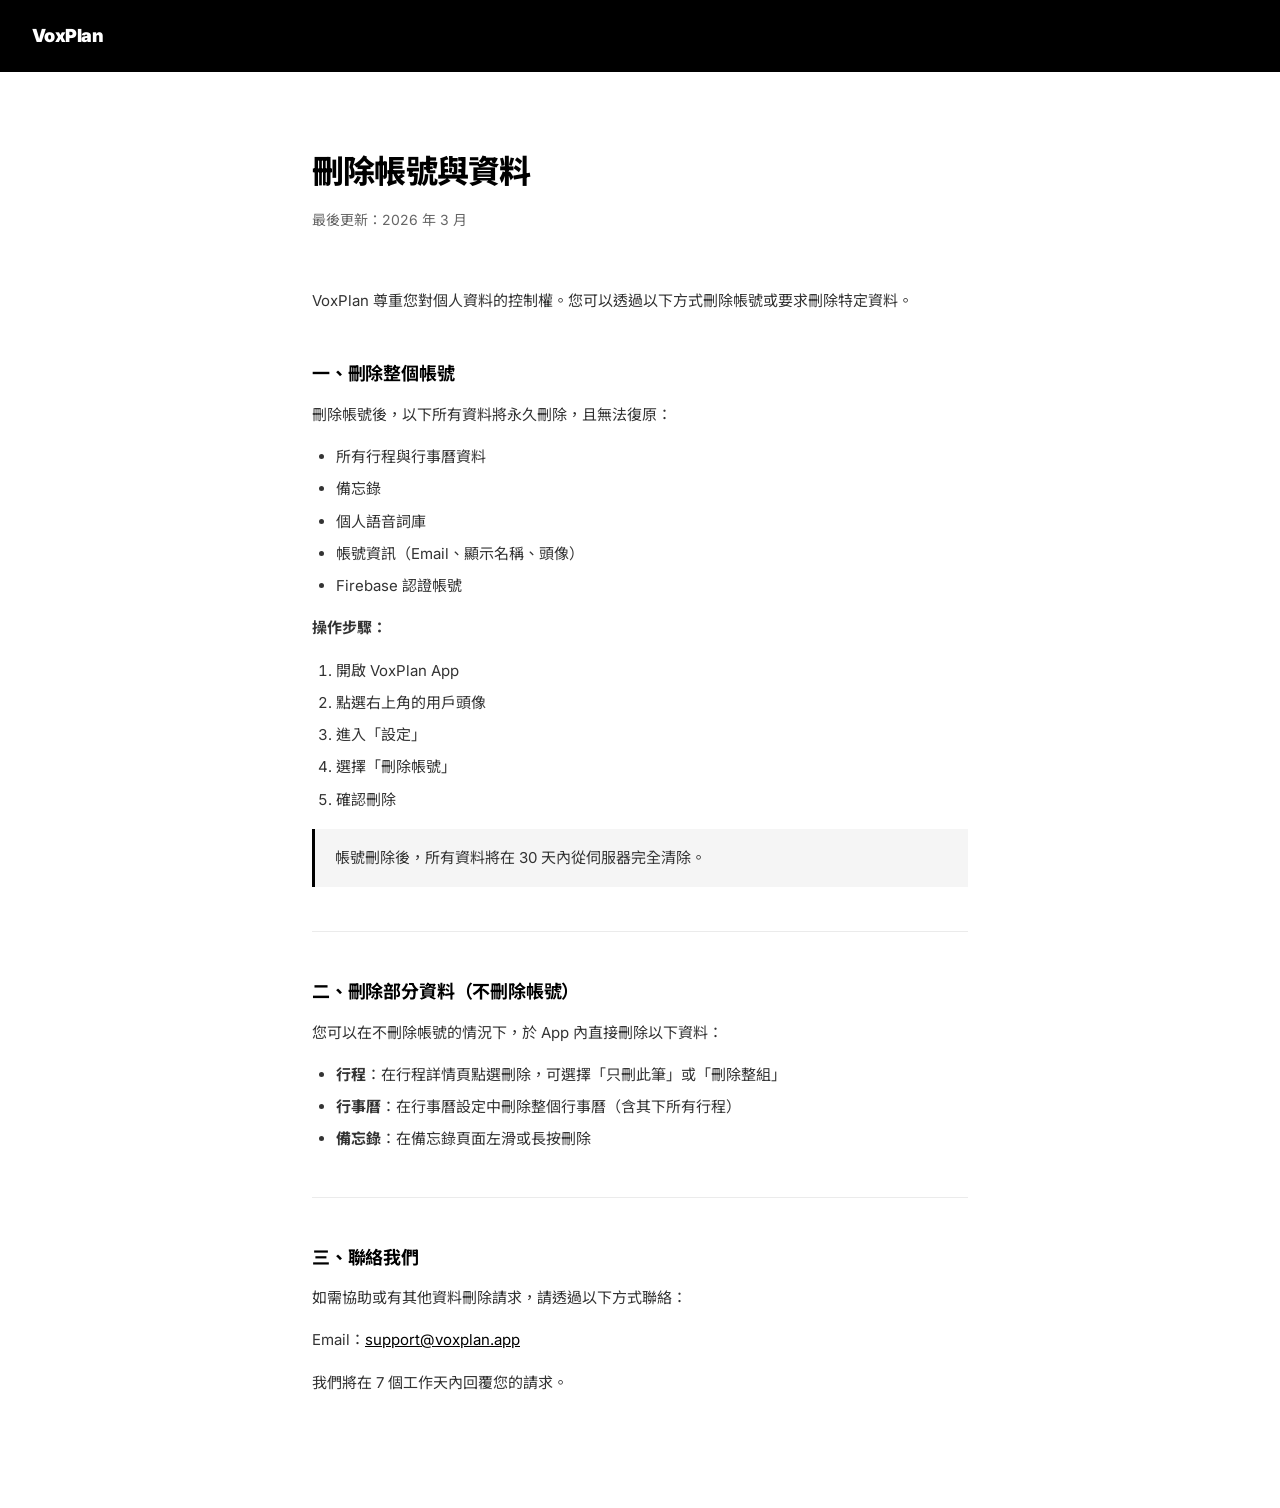
==== delete-account.html @ 7613870b "feat: add delete account page for Google Play compliance" ====
<!DOCTYPE html>
<html lang="zh-Hant">
<head>
  <meta charset="UTF-8">
  <meta name="viewport" content="width=device-width, initial-scale=1.0">
  <meta name="robots" content="noindex">
  <title>刪除帳號與資料 — VoxPlan</title>
  <link rel="preconnect" href="https://fonts.googleapis.com">
  <link rel="preconnect" href="https://fonts.gstatic.com" crossorigin>
  <link href="https://fonts.googleapis.com/css2?family=Inter:wght@400;500;700&family=Noto+Sans+TC:wght@400;500;700&display=swap" rel="stylesheet">
  <style>
    *, *::before, *::after { box-sizing: border-box; margin: 0; padding: 0; }

    :root {
      --black: #000;
      --white: #fff;
      --gray-200: #ebebeb;
      --gray-500: #666;
      --font: 'Inter', 'Noto Sans TC', -apple-system, sans-serif;
    }

    body {
      font-family: var(--font);
      color: var(--black);
      background: var(--white);
      line-height: 1.75;
      -webkit-font-smoothing: antialiased;
    }

    header {
      background: var(--black);
      padding: 20px 32px;
    }

    header a {
      font-size: 1.125rem;
      font-weight: 900;
      color: var(--white);
      text-decoration: none;
      letter-spacing: -0.03em;
    }

    main {
      max-width: 720px;
      margin: 0 auto;
      padding: 72px 32px 96px;
    }

    .page-title {
      font-size: 2rem;
      font-weight: 800;
      letter-spacing: -0.025em;
      margin-bottom: 8px;
    }

    .page-updated {
      font-size: 0.875rem;
      color: var(--gray-500);
      margin-bottom: 56px;
    }

    h2 {
      font-size: 1.125rem;
      font-weight: 700;
      margin-top: 44px;
      margin-bottom: 12px;
      letter-spacing: -0.01em;
    }

    p {
      font-size: 0.9375rem;
      color: #333;
      margin-bottom: 16px;
    }

    ol {
      padding-left: 24px;
      margin-bottom: 16px;
    }

    ul {
      padding-left: 24px;
      margin-bottom: 16px;
    }

    li {
      font-size: 0.9375rem;
      color: #333;
      margin-bottom: 6px;
    }

    a {
      color: var(--black);
    }

    .divider {
      border: none;
      border-top: 1px solid var(--gray-200);
      margin: 44px 0;
    }

    .note {
      background: #f5f5f5;
      border-left: 3px solid var(--black);
      padding: 16px 20px;
      margin-bottom: 16px;
      font-size: 0.9375rem;
      color: #333;
    }
  </style>
</head>
<body>
  <header>
    <a href="/">VoxPlan</a>
  </header>

  <main>
    <h1 class="page-title">刪除帳號與資料</h1>
    <p class="page-updated">最後更新：2026 年 3 月</p>

    <p>VoxPlan 尊重您對個人資料的控制權。您可以透過以下方式刪除帳號或要求刪除特定資料。</p>

    <h2>一、刪除整個帳號</h2>
    <p>刪除帳號後，以下所有資料將永久刪除，且無法復原：</p>
    <ul>
      <li>所有行程與行事曆資料</li>
      <li>備忘錄</li>
      <li>個人語音詞庫</li>
      <li>帳號資訊（Email、顯示名稱、頭像）</li>
      <li>Firebase 認證帳號</li>
    </ul>

    <p><strong>操作步驟：</strong></p>
    <ol>
      <li>開啟 VoxPlan App</li>
      <li>點選右上角的用戶頭像</li>
      <li>進入「設定」</li>
      <li>選擇「刪除帳號」</li>
      <li>確認刪除</li>
    </ol>

    <div class="note">
      帳號刪除後，所有資料將在 30 天內從伺服器完全清除。
    </div>

    <hr class="divider">

    <h2>二、刪除部分資料（不刪除帳號）</h2>
    <p>您可以在不刪除帳號的情況下，於 App 內直接刪除以下資料：</p>
    <ul>
      <li><strong>行程</strong>：在行程詳情頁點選刪除，可選擇「只刪此筆」或「刪除整組」</li>
      <li><strong>行事曆</strong>：在行事曆設定中刪除整個行事曆（含其下所有行程）</li>
      <li><strong>備忘錄</strong>：在備忘錄頁面左滑或長按刪除</li>
    </ul>

    <hr class="divider">

    <h2>三、聯絡我們</h2>
    <p>如需協助或有其他資料刪除請求，請透過以下方式聯絡：</p>
    <p>Email：<a href="mailto:support@voxplan.app">support@voxplan.app</a></p>
    <p>我們將在 7 個工作天內回覆您的請求。</p>
  </main>
</body>
</html>
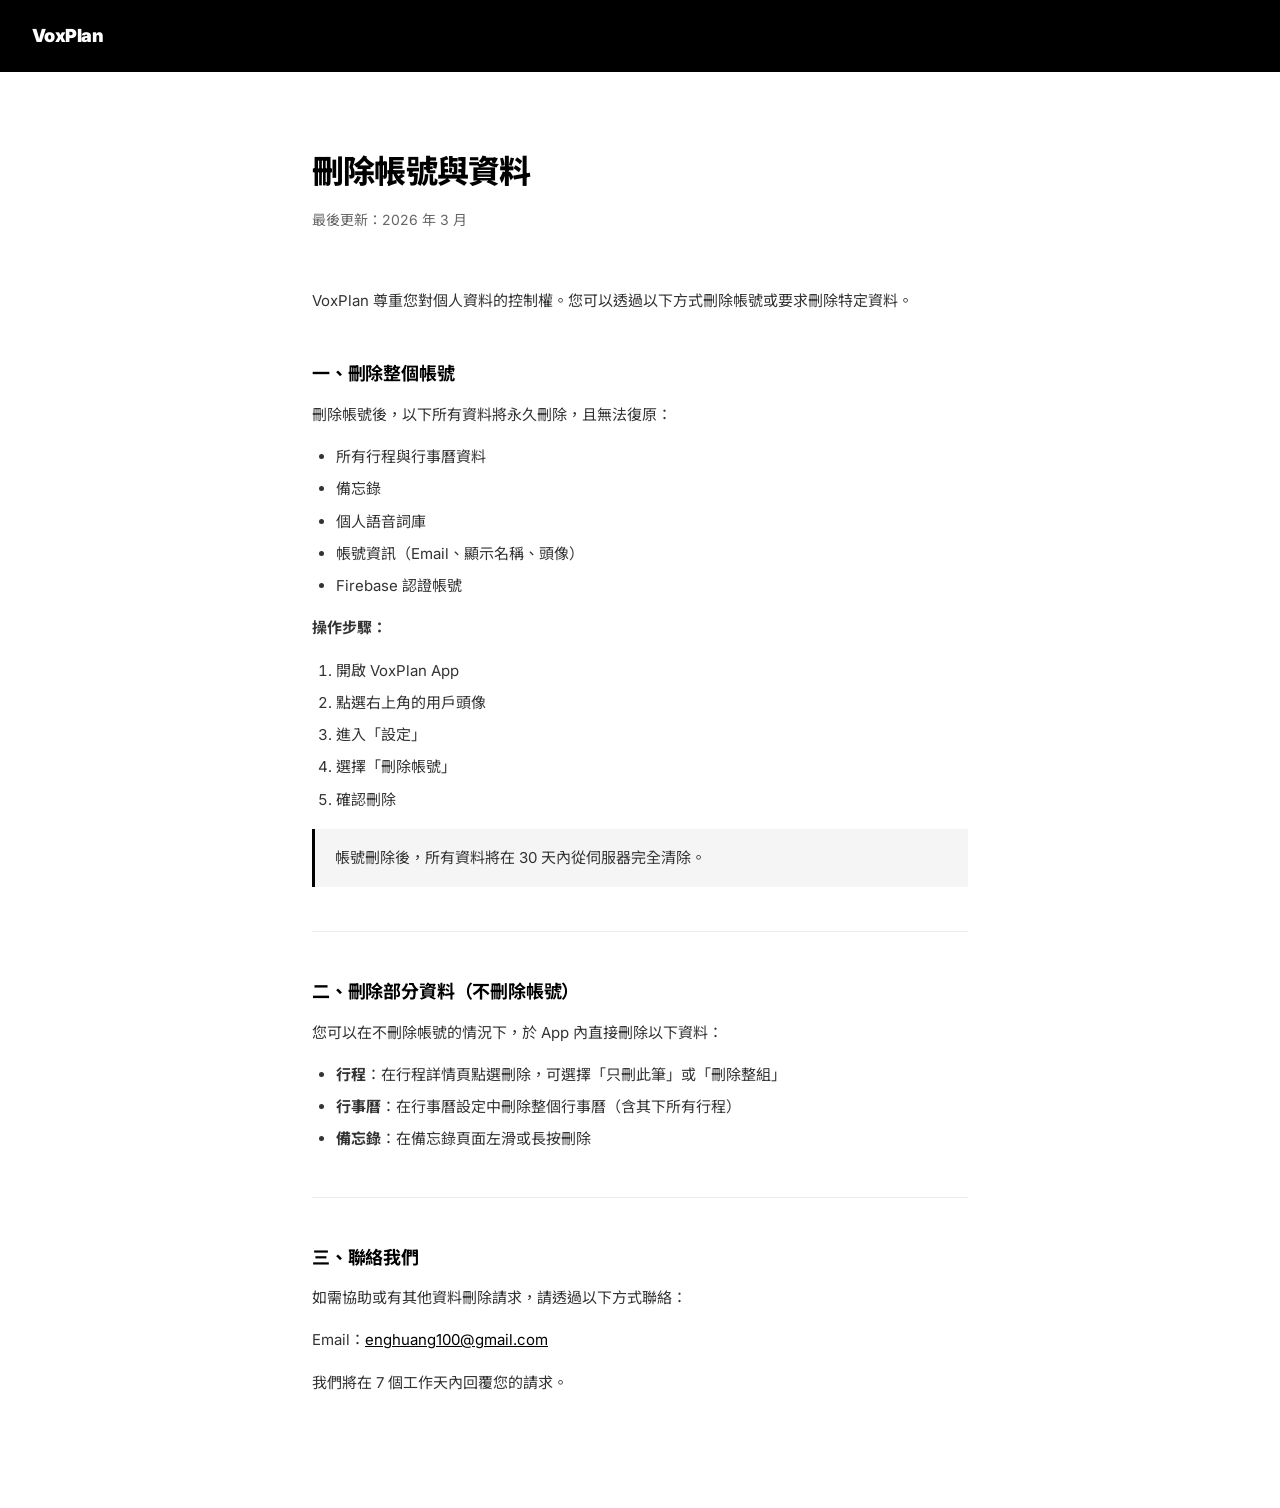
==== commit 0f7660d8: "fix: update contact email to enghuang100@gmail.com" ====
--- a/delete-account.html
+++ b/delete-account.html
@@ -157,7 +157,7 @@
 
     <h2>三、聯絡我們</h2>
     <p>如需協助或有其他資料刪除請求，請透過以下方式聯絡：</p>
-    <p>Email：<a href="mailto:support@voxplan.app">support@voxplan.app</a></p>
+    <p>Email：<a href="mailto:enghuang100@gmail.com">enghuang100@gmail.com</a></p>
     <p>我們將在 7 個工作天內回覆您的請求。</p>
   </main>
 </body>
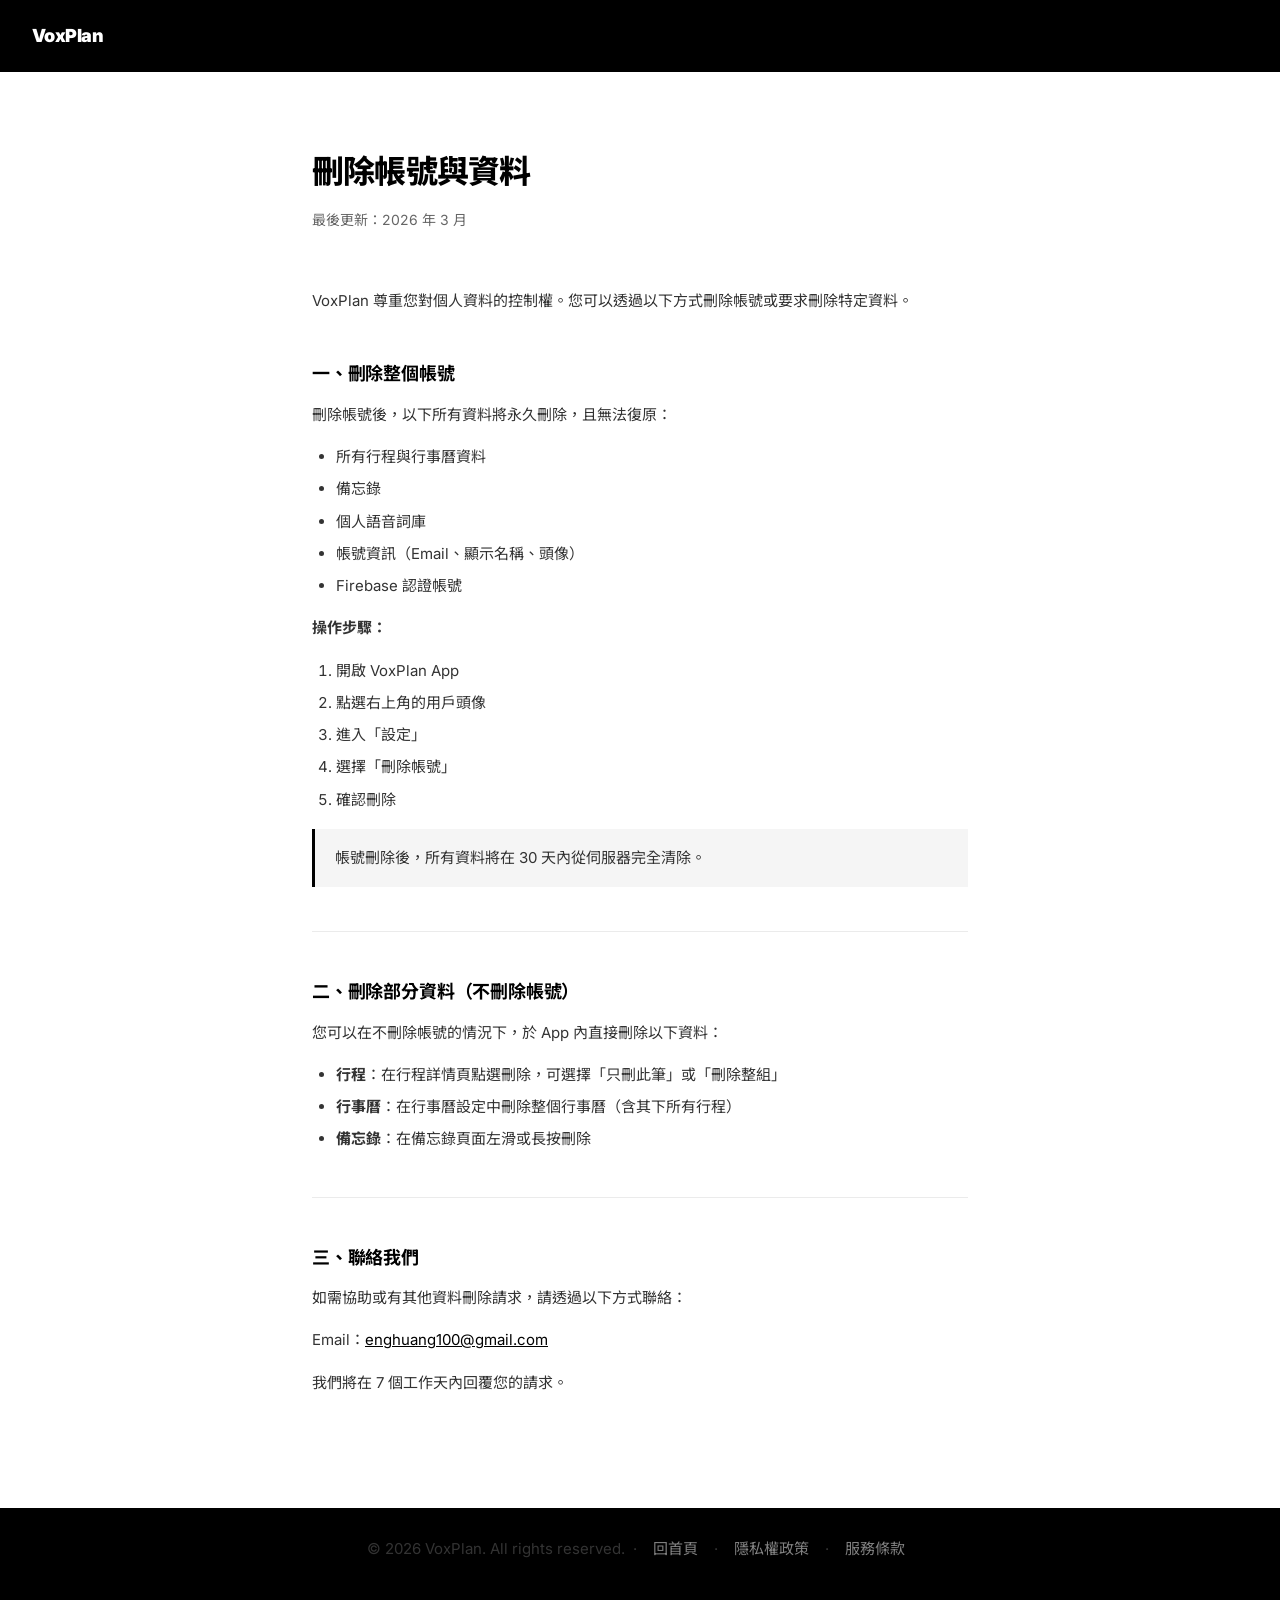
==== commit d2974e88: "feat: 建立官網首頁與服務條款，新增媒體素材與商店徽章 Co-Authored-By: Claude Sonnet 4.6 <noreply@anthropic.com>" ====
--- a/delete-account.html
+++ b/delete-account.html
@@ -160,5 +160,15 @@
     <p>Email：<a href="mailto:enghuang100@gmail.com">enghuang100@gmail.com</a></p>
     <p>我們將在 7 個工作天內回覆您的請求。</p>
   </main>
+
+  <footer style="background:#000;color:rgba(255,255,255,.35);text-align:center;padding:28px 32px;font-size:.8125rem;">
+    <p>
+      © 2026 VoxPlan. All rights reserved. &nbsp;·&nbsp;
+      <a href="index.html" style="color:rgba(255,255,255,.5);text-decoration:none;margin:0 8px;">回首頁</a> &nbsp;·&nbsp;
+      <a href="privacy.html" style="color:rgba(255,255,255,.5);text-decoration:none;margin:0 8px;">隱私權政策</a> &nbsp;·&nbsp;
+      <a href="terms.html" style="color:rgba(255,255,255,.5);text-decoration:none;margin:0 8px;">服務條款</a>
+    </p>
+  </footer>
+
 </body>
 </html>
